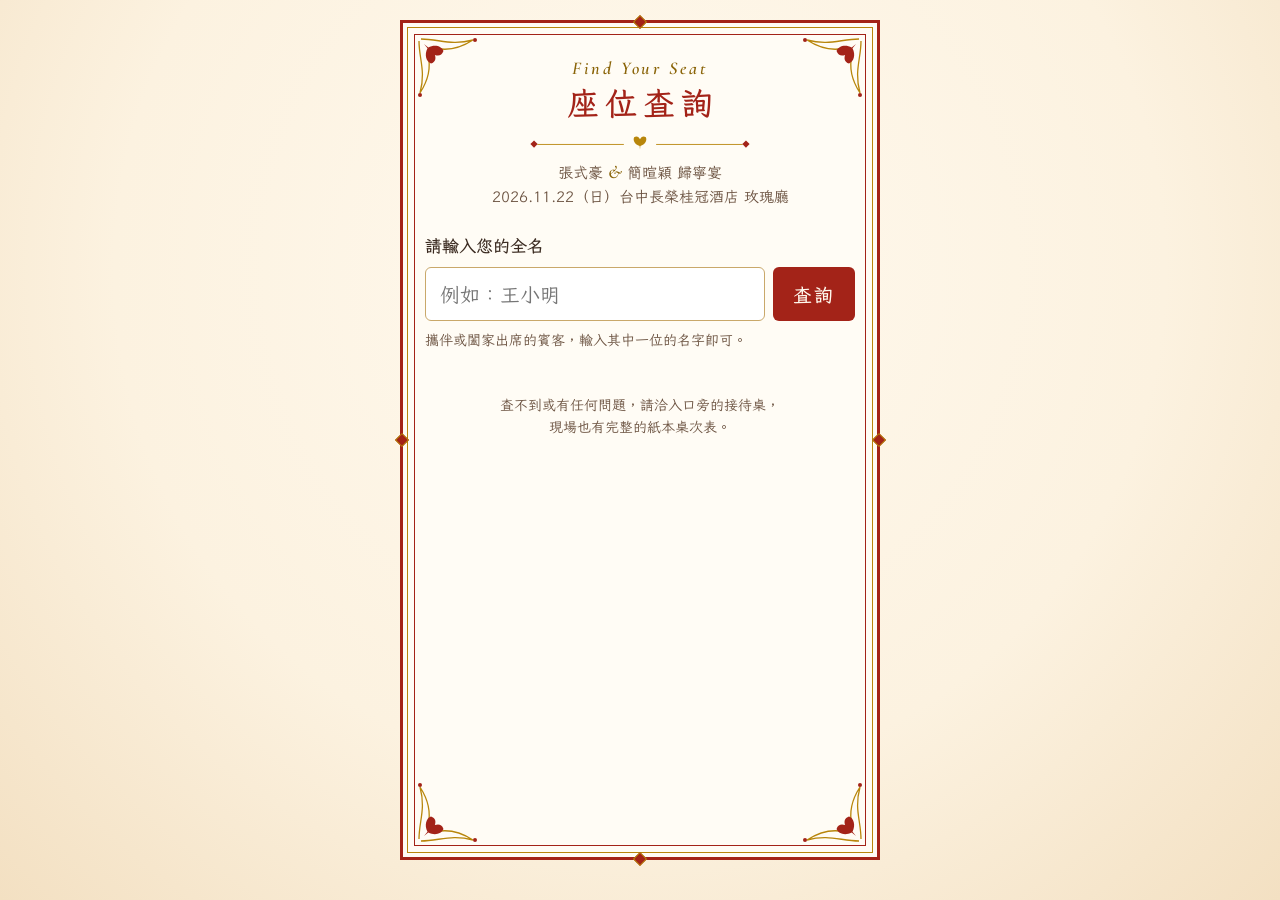
==== seat.html @ 654cffb2 "Add files via upload" ====
<!doctype html>
<html lang="zh-Hant">
<head>
<meta charset="utf-8">
<meta name="viewport" content="width=device-width, initial-scale=1">
<meta name="robots" content="noindex">
<title>座位查詢｜張式豪 & 簡暄穎 歸寧宴</title>
<link rel="preconnect" href="https://fonts.googleapis.com">
<link rel="preconnect" href="https://fonts.gstatic.com" crossorigin>
<link rel="stylesheet" href="https://fonts.googleapis.com/css2?family=Cormorant+Garamond:ital,wght@1,600&family=LXGW+WenKai+TC:wght@400;700&display=swap">
<style>
:root{
  --maple:#A32318; --maple-deep:#7A1A12; --gold:#B8860B; --gold-text:#8A6408;
  --ink:#3A2A20; --muted:#6B5240; --paper:#FFFCF5; --cream:#FCF2E0;
}
*{box-sizing:border-box}
html{-webkit-text-size-adjust:100%}
body{
  margin:0; min-height:100vh; color:var(--ink);
  font-family:'LXGW WenKai TC','PingFang TC','Noto Sans TC',serif;
  background:radial-gradient(ellipse at 50% 30%,#FFF9EE 0%,#FCF2E0 58%,#F3E0C2 100%) fixed;
  display:flex; justify-content:center; padding:20px 14px 40px;
}
.card{
  position:relative; width:100%; max-width:480px; background:var(--paper);
  border:3px solid var(--maple); outline:1px solid var(--gold); outline-offset:-8px;
  padding:34px 22px 28px; text-align:center;
}
.card::after{content:"";position:absolute;inset:11px;border:.8px solid var(--maple);pointer-events:none}
.stud{position:absolute;width:10px;height:10px;background:var(--maple);border:1px solid var(--gold);transform:rotate(45deg)}
.stud.t{top:-6.5px;left:calc(50% - 5px)} .stud.b{bottom:-6.5px;left:calc(50% - 5px)}
.stud.l{left:-6.5px;top:calc(50% - 5px)} .stud.r{right:-6.5px;top:calc(50% - 5px)}
.corner{position:absolute;width:64px;height:64px;pointer-events:none}
.corner.tl{top:12px;left:12px} .corner.tr{top:12px;right:12px;transform:scaleX(-1)}
.corner.bl{bottom:12px;left:12px;transform:scaleY(-1)} .corner.br{bottom:12px;right:12px;transform:scale(-1,-1)}

.eyebrow{margin:0;font-family:'Cormorant Garamond',serif;font-style:italic;font-weight:600;font-size:18px;letter-spacing:.16em;color:var(--gold-text)}
h1{margin:4px 0 0;font-size:32px;line-height:1.3;font-weight:700;color:var(--maple);letter-spacing:.18em;padding-left:.18em}
.divider{display:block;margin:8px auto 6px}
.sub{margin:0;font-size:15px;line-height:1.5;color:var(--muted)}
.amp{font-family:'Cormorant Garamond',serif;font-style:italic;font-weight:600;font-size:18px;color:var(--gold-text)}

form{margin:26px 0 0;display:flex;flex-direction:column;gap:10px;text-align:left}
label{font-size:17px;font-weight:700;color:var(--ink)}
.row{display:flex;gap:8px}
input{
  flex:1;min-width:0;height:54px;padding:0 14px;font:inherit;font-size:20px;color:var(--ink);
  background:#fff;border:1.5px solid #C9A86A;border-radius:6px;
}
input:focus{outline:3px solid rgba(163,35,24,.25);border-color:var(--maple)}
button{
  height:54px;padding:0 20px;font:inherit;font-size:19px;font-weight:700;letter-spacing:.1em;
  color:#FFF9EE;background:var(--maple);border:0;border-radius:6px;cursor:pointer;
}
button:hover{background:var(--maple-deep)}
button:disabled{opacity:.6;cursor:wait}
.hint{margin:0;font-size:14px;color:var(--muted)}

#result{margin-top:22px;min-height:1px}
.found .greet{margin:0;font-size:17px;color:var(--muted)}
.found .table{margin:2px 0 4px;font-size:44px;font-weight:700;color:var(--maple);letter-spacing:.12em}
.found .table .dia{display:inline-block;width:14px;height:14px;background:var(--gold);transform:rotate(45deg);margin:0 14px 8px 0;vertical-align:middle}
.notfound{margin:0;padding:14px;border:1px dashed #C9A86A;border-radius:6px;font-size:16px;line-height:1.6;color:var(--ink);background:#FFF9EE}

.map{margin:14px -6px 0}
.map svg{width:100%;height:auto;display:block}
.map figcaption{margin-top:6px;font-size:14px;color:var(--muted)}
.tbl circle{fill:#FFF9EE;stroke:#C9A86A;stroke-width:2}
.tbl text{fill:#8A7560;font-size:48px;font-weight:700;text-anchor:middle;dominant-baseline:central}
.tbl.on circle{fill:var(--maple);stroke:var(--gold);stroke-width:5}
.tbl.on text{fill:#FFF9EE}
.foot{margin:22px 0 0;font-size:14px;color:var(--muted);line-height:1.6}
</style>
</head>
<body>
<main class="card">
  <span class="stud t"></span><span class="stud b"></span><span class="stud l"></span><span class="stud r"></span>
  <svg class="corner tl" viewBox="0 0 64 64" aria-hidden="true"><path d="M6 4C24 4 36 11 58 5C44 14 32 16 20 13" fill="none" stroke="#B8860B" stroke-width="1.3"/><path d="M4 6C4 24 11 36 5 58C14 44 16 32 13 20" fill="none" stroke="#B8860B" stroke-width="1.3"/><g transform="translate(9 9) rotate(135) scale(.55)"><path d="M0 0L-1 -10C-14 -14 -20 -26 -16 -34C-8 -38 -3 -34 0 -28C3 -34 8 -38 16 -34C20 -26 14 -14 1 -10Z" fill="#A32318"/></g><circle cx="60" cy="5" r="2" fill="#A32318"/><circle cx="5" cy="60" r="2" fill="#A32318"/></svg>
  <svg class="corner tr" viewBox="0 0 64 64" aria-hidden="true"><path d="M6 4C24 4 36 11 58 5C44 14 32 16 20 13" fill="none" stroke="#B8860B" stroke-width="1.3"/><path d="M4 6C4 24 11 36 5 58C14 44 16 32 13 20" fill="none" stroke="#B8860B" stroke-width="1.3"/><g transform="translate(9 9) rotate(135) scale(.55)"><path d="M0 0L-1 -10C-14 -14 -20 -26 -16 -34C-8 -38 -3 -34 0 -28C3 -34 8 -38 16 -34C20 -26 14 -14 1 -10Z" fill="#A32318"/></g><circle cx="60" cy="5" r="2" fill="#A32318"/><circle cx="5" cy="60" r="2" fill="#A32318"/></svg>
  <svg class="corner bl" viewBox="0 0 64 64" aria-hidden="true"><path d="M6 4C24 4 36 11 58 5C44 14 32 16 20 13" fill="none" stroke="#B8860B" stroke-width="1.3"/><path d="M4 6C4 24 11 36 5 58C14 44 16 32 13 20" fill="none" stroke="#B8860B" stroke-width="1.3"/><g transform="translate(9 9) rotate(135) scale(.55)"><path d="M0 0L-1 -10C-14 -14 -20 -26 -16 -34C-8 -38 -3 -34 0 -28C3 -34 8 -38 16 -34C20 -26 14 -14 1 -10Z" fill="#A32318"/></g><circle cx="60" cy="5" r="2" fill="#A32318"/><circle cx="5" cy="60" r="2" fill="#A32318"/></svg>
  <svg class="corner br" viewBox="0 0 64 64" aria-hidden="true"><path d="M6 4C24 4 36 11 58 5C44 14 32 16 20 13" fill="none" stroke="#B8860B" stroke-width="1.3"/><path d="M4 6C4 24 11 36 5 58C14 44 16 32 13 20" fill="none" stroke="#B8860B" stroke-width="1.3"/><g transform="translate(9 9) rotate(135) scale(.55)"><path d="M0 0L-1 -10C-14 -14 -20 -26 -16 -34C-8 -38 -3 -34 0 -28C3 -34 8 -38 16 -34C20 -26 14 -14 1 -10Z" fill="#A32318"/></g><circle cx="60" cy="5" r="2" fill="#A32318"/><circle cx="5" cy="60" r="2" fill="#A32318"/></svg>

  <p class="eyebrow">Find Your Seat</p>
  <h1>座位查詢</h1>
  <svg class="divider" width="220" height="20" viewBox="0 0 300 22" aria-hidden="true"><line x1="10" y1="13" x2="128" y2="13" stroke="#B8860B" stroke-width="1.2"/><line x1="172" y1="13" x2="290" y2="13" stroke="#B8860B" stroke-width="1.2"/><rect x="2" y="9" width="7" height="7" transform="rotate(45 5.5 12.5)" fill="#A32318"/><rect x="291" y="9" width="7" height="7" transform="rotate(45 294.5 12.5)" fill="#A32318"/><g transform="translate(150 20) scale(.5)"><path d="M0 0L-1 -10C-14 -14 -20 -26 -16 -34C-8 -38 -3 -34 0 -28C3 -34 8 -38 16 -34C20 -26 14 -14 1 -10Z" fill="#B8860B"/></g></svg>
  <p class="sub">張式豪 <span class="amp">&amp;</span> 簡暄穎 歸寧宴<br>2026.11.22（日）台中長榮桂冠酒店 玫瑰廳</p>

  <form id="f" autocomplete="off">
    <label for="name">請輸入您的全名</label>
    <div class="row">
      <input id="name" name="name" type="text" inputmode="text" enterkeyhint="search" placeholder="例如：王小明" required>
      <button id="go" type="submit">查詢</button>
    </div>
    <p class="hint">攜伴或闔家出席的賓客，輸入其中一位的名字即可。</p>
  </form>

  <div id="result" aria-live="polite"></div>

  <p class="foot">查不到或有任何問題，請洽入口旁的接待桌，<br>現場也有完整的紙本桌次表。</p>
</main>

<template id="map-tpl">
<figure class="map">
<svg viewBox="30 80 990 710" role="img" aria-label="玫瑰廳平面圖">
  <polygon points="50,95 915,95 915,645 1005,645 1005,775 420,775 420,560 160,560 160,540 50,540" fill="#FFF9EE" stroke="#8A7560" stroke-width="6" stroke-linejoin="round"/>
  <line x1="50" y1="540" x2="160" y2="540" stroke="#FFF9EE" stroke-width="10"/>
  <rect x="580" y="100" width="205" height="100" fill="#F3E0C2" stroke="#8A7560" stroke-width="2"/>
  <text x="682" y="152" font-size="38" font-weight="700" fill="#5A4030" text-anchor="middle" dominant-baseline="central">舞臺</text>
  <rect x="663" y="415" width="30" height="190" fill="#E8B9AE"/>
  <rect x="693" y="573" width="210" height="30" fill="#E8B9AE"/>
  <text x="798" y="589" font-size="24" fill="#7A3A30" text-anchor="middle" dominant-baseline="central">紅毯</text>
  <g class="tbl" data-t="主桌"><circle cx="673" cy="318" r="64"/><text x="673" y="318" style="font-size:36px">主桌</text></g>
  <g class="tbl" data-t="2"><circle cx="773" cy="478" r="62"/><text x="773" y="478">2</text></g>
  <g class="tbl" data-t="3"><circle cx="583" cy="478" r="62"/><text x="583" y="478">3</text></g>
  <g class="tbl" data-t="4"><circle cx="870" cy="700" r="62"/><text x="870" y="700">4</text></g>
  <g class="tbl" data-t="5"><circle cx="690" cy="700" r="62"/><text x="690" y="700">5</text></g>
  <g class="tbl" data-t="6"><circle cx="510" cy="700" r="62"/><text x="510" y="700">6</text></g>
  <path d="M105 640 L105 572 M90 590 L105 570 L120 590" fill="none" stroke="#A32318" stroke-width="5" stroke-linecap="round" stroke-linejoin="round"/>
  <text x="105" y="672" font-size="36" font-weight="700" fill="#A32318" text-anchor="middle" dominant-baseline="central">入口</text>
  <text x="105" y="716" font-size="26" fill="#6B5240" text-anchor="middle" dominant-baseline="central">接待桌</text>
</svg>
<figcaption>紅色圓圈是您的座位，進門後往右前方走</figcaption>
</figure>
</template>

<script>
(() => {
  const f = document.getElementById('f');
  const input = document.getElementById('name');
  const btn = document.getElementById('go');
  const out = document.getElementById('result');
  const enc = new TextEncoder();
  let dataP = null;

  const norm = s => s.normalize('NFKC').replace(/\s+/g, '').toLowerCase();
  const loadData = () => dataP ||= fetch('seats.json', { cache: 'no-cache' }).then(r => {
    if (!r.ok) throw new Error('seats.json ' + r.status);
    return r.json();
  });
  const hex = buf => [...new Uint8Array(buf)].map(b => b.toString(16).padStart(2, '0')).join('');

  async function hashName(name, d) {
    const key = await crypto.subtle.importKey('raw', enc.encode(name), 'PBKDF2', false, ['deriveBits']);
    const bits = await crypto.subtle.deriveBits(
      { name: 'PBKDF2', hash: 'SHA-256', salt: enc.encode(d.salt), iterations: d.iter }, key, 128);
    return hex(bits);
  }
  const esc = s => s.replace(/[&<>"']/g, c => ({ '&': '&amp;', '<': '&lt;', '>': '&gt;', '"': '&quot;', "'": '&#39;' }[c]));

  loadData().catch(() => {});

  f.addEventListener('submit', async e => {
    e.preventDefault();
    const raw = input.value.trim();
    const key = norm(raw);
    if (!key) return;
    btn.disabled = true; btn.textContent = '查詢中';
    try {
      const d = await loadData();
      const t = d.map[await hashName(key, d)];
      if (t) {
        const label = /^\d+$/.test(t) ? `第 ${t} 桌` : t;
        out.innerHTML = `<div class="found"><p class="greet">${esc(raw)} 您好，您的座位在</p>` +
          `<p class="table"><span class="dia"></span>${label}</p></div>`;
        out.appendChild(document.getElementById('map-tpl').content.cloneNode(true));
        out.querySelectorAll('.tbl').forEach(g => g.classList.toggle('on', g.dataset.t === String(t)));
      } else {
        out.innerHTML = `<p class="notfound">找不到「${esc(raw)}」。<br>請確認是否為完整姓名、沒有錯字，<br>或洽入口旁的接待桌，我們會為您帶位。</p>`;
      }
    } catch (err) {
      out.innerHTML = '<p class="notfound">暫時無法查詢，請洽入口旁的接待桌，我們會為您帶位。</p>';
    } finally {
      btn.disabled = false; btn.textContent = '查詢';
    }
  });
})();
</script>
</body>
</html>
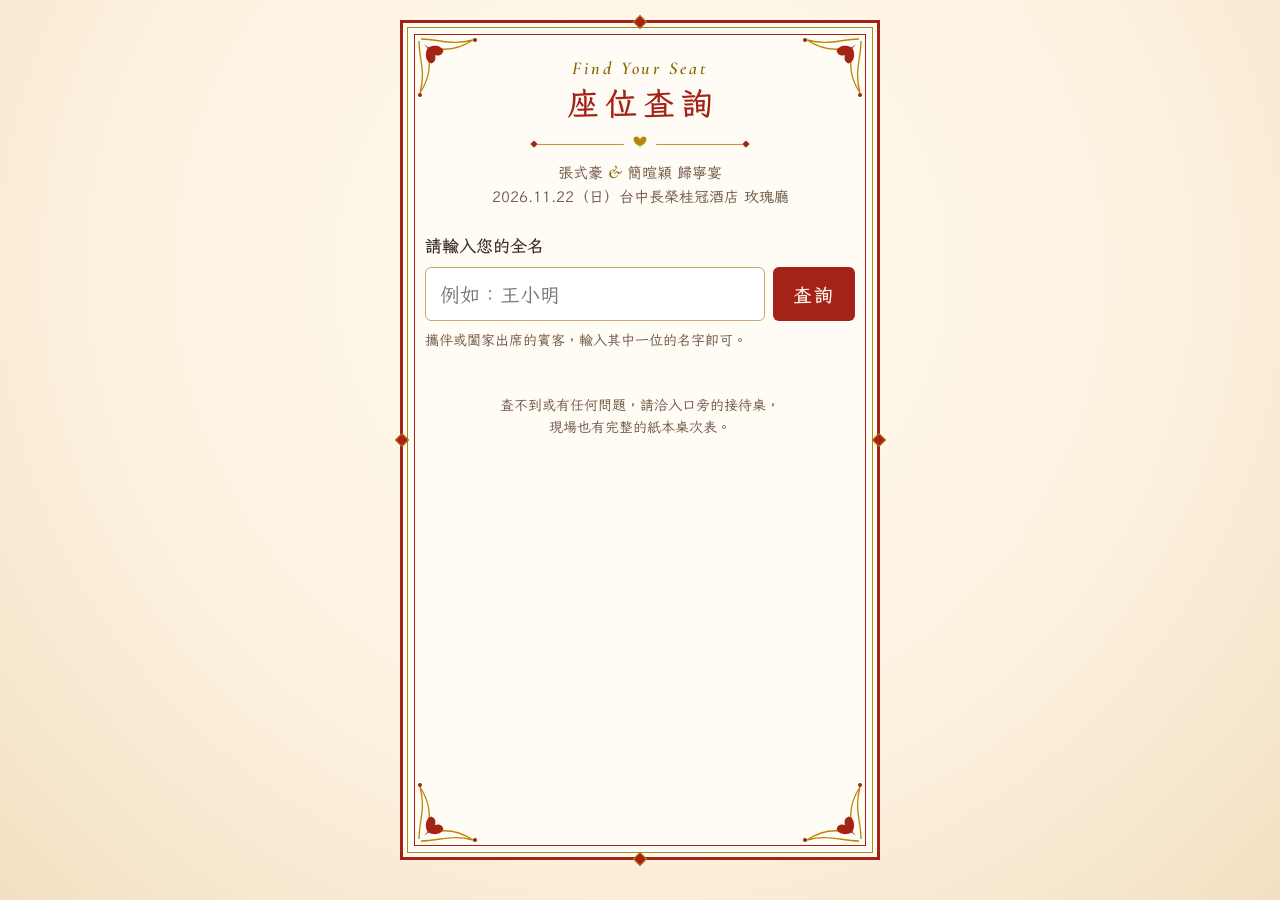
==== commit 555d1d36: "Update seat.html" ====
--- a/seat.html
+++ b/seat.html
@@ -58,13 +58,11 @@
 
 #result{margin-top:22px;min-height:1px}
 .found .greet{margin:0;font-size:17px;color:var(--muted)}
-.found .table{margin:2px 0 4px;font-size:44px;font-weight:700;color:var(--maple);letter-spacing:.12em}
-.found .table .dia{display:inline-block;width:14px;height:14px;background:var(--gold);transform:rotate(45deg);margin:0 14px 8px 0;vertical-align:middle}
+.found .table{margin:2px 0 4px;font-size:30px;line-height:1.3;font-weight:700;color:var(--maple);letter-spacing:.08em}
 .notfound{margin:0;padding:14px;border:1px dashed #C9A86A;border-radius:6px;font-size:16px;line-height:1.6;color:var(--ink);background:#FFF9EE}
 
 .map{margin:14px -6px 0}
 .map svg{width:100%;height:auto;display:block}
-.map figcaption{margin-top:6px;font-size:14px;color:var(--muted)}
 .tbl circle{fill:#FFF9EE;stroke:#C9A86A;stroke-width:2}
 .tbl text{fill:#8A7560;font-size:48px;font-weight:700;text-anchor:middle;dominant-baseline:central}
 .tbl.on circle{fill:var(--maple);stroke:var(--gold);stroke-width:5}
@@ -119,7 +117,6 @@
   <text x="105" y="672" font-size="36" font-weight="700" fill="#A32318" text-anchor="middle" dominant-baseline="central">入口</text>
   <text x="105" y="716" font-size="26" fill="#6B5240" text-anchor="middle" dominant-baseline="central">接待桌</text>
 </svg>
-<figcaption>紅色圓圈是您的座位，進門後往右前方走</figcaption>
 </figure>
 </template>
 
@@ -161,7 +158,7 @@
       if (t) {
         const label = /^\d+$/.test(t) ? `第 ${t} 桌` : t;
         out.innerHTML = `<div class="found"><p class="greet">${esc(raw)} 您好，您的座位在</p>` +
-          `<p class="table"><span class="dia"></span>${label}</p></div>`;
+          `<p class="table">${label}</p></div>`;
         out.appendChild(document.getElementById('map-tpl').content.cloneNode(true));
         out.querySelectorAll('.tbl').forEach(g => g.classList.toggle('on', g.dataset.t === String(t)));
       } else {
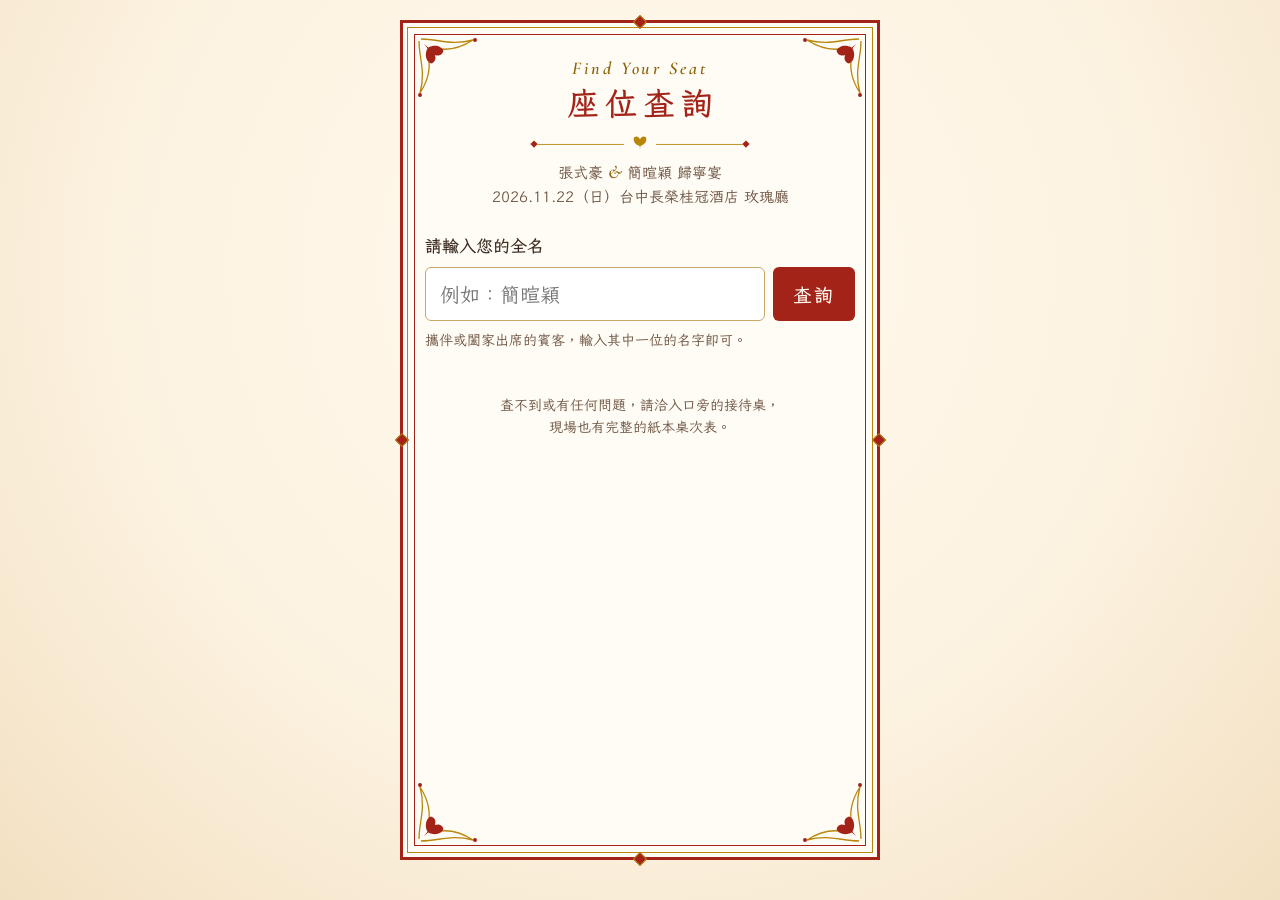
==== commit ebd7922c: "Update placeholder name in form input" ====
--- a/seat.html
+++ b/seat.html
@@ -86,7 +86,7 @@
   <form id="f" autocomplete="off">
     <label for="name">請輸入您的全名</label>
     <div class="row">
-      <input id="name" name="name" type="text" inputmode="text" enterkeyhint="search" placeholder="例如：王小明" required>
+      <input id="name" name="name" type="text" inputmode="text" enterkeyhint="search" placeholder="例如：簡暄穎" required>
       <button id="go" type="submit">查詢</button>
     </div>
     <p class="hint">攜伴或闔家出席的賓客，輸入其中一位的名字即可。</p>
